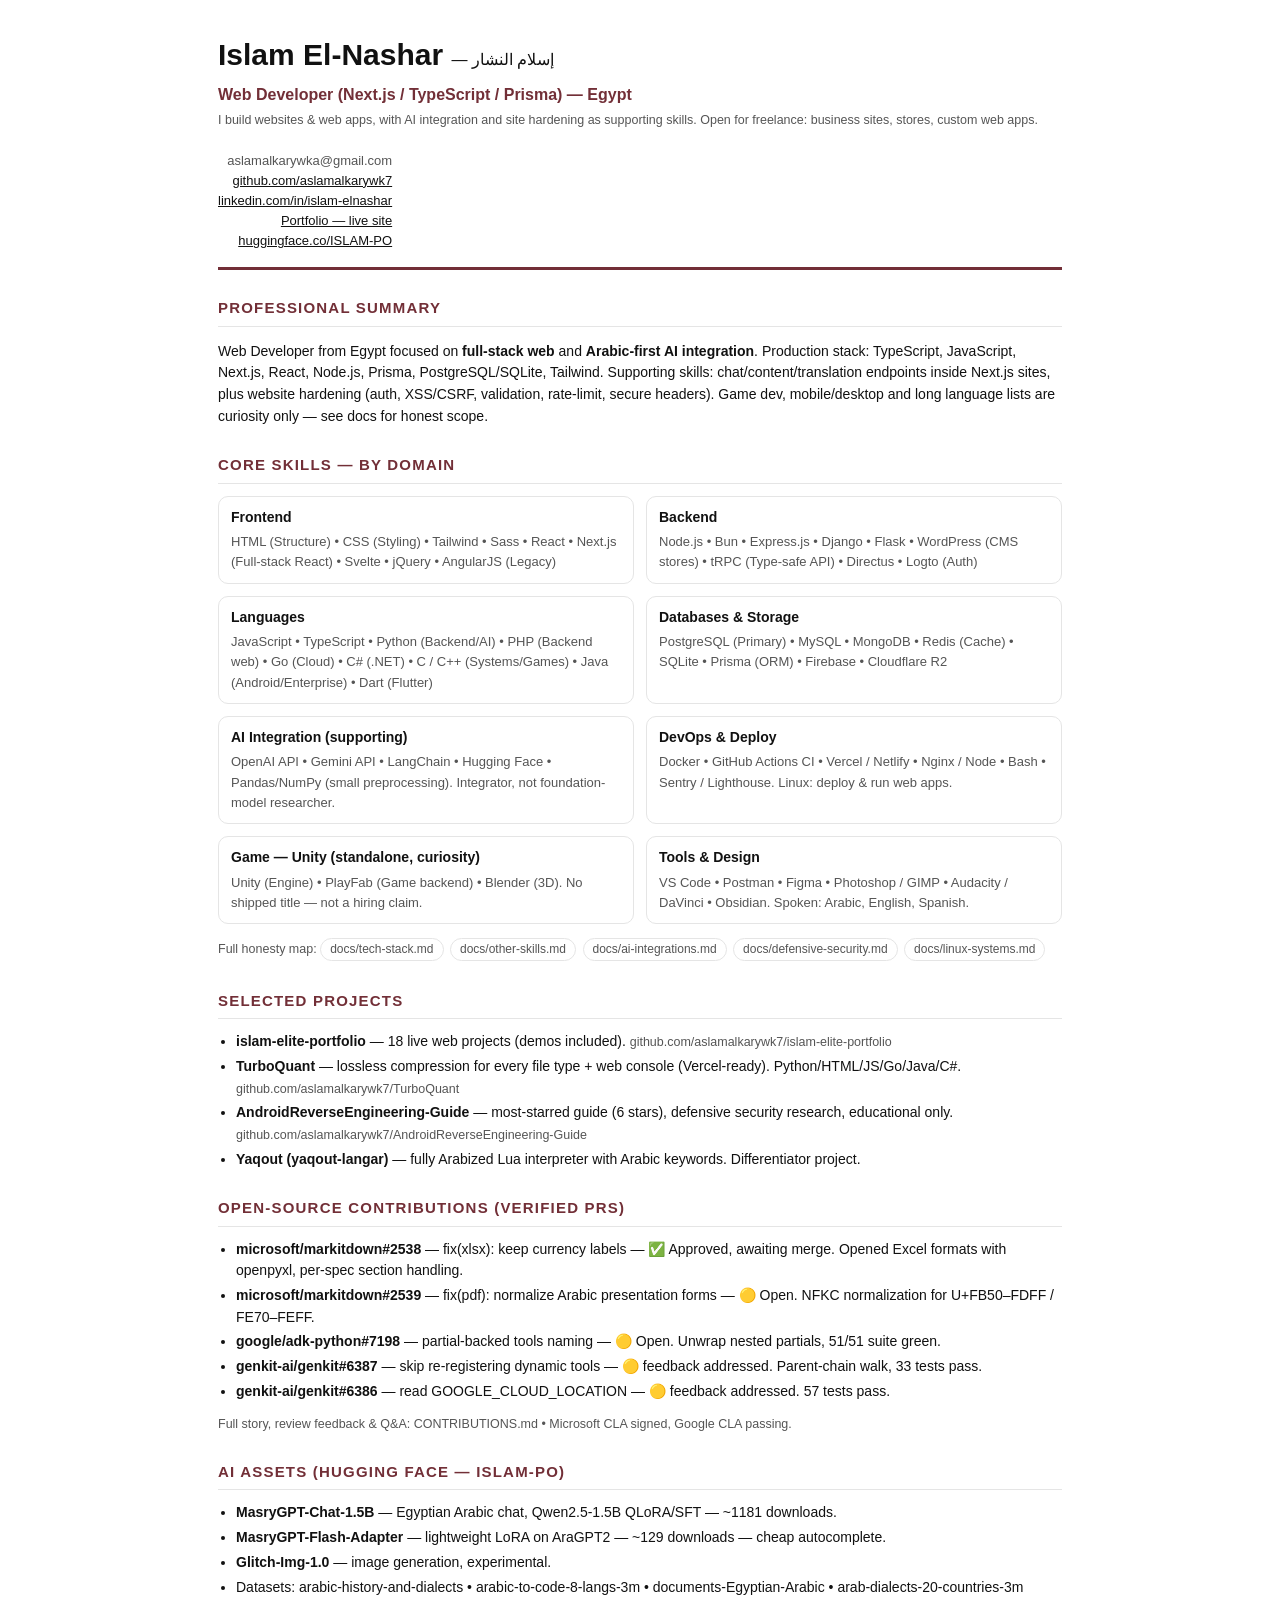
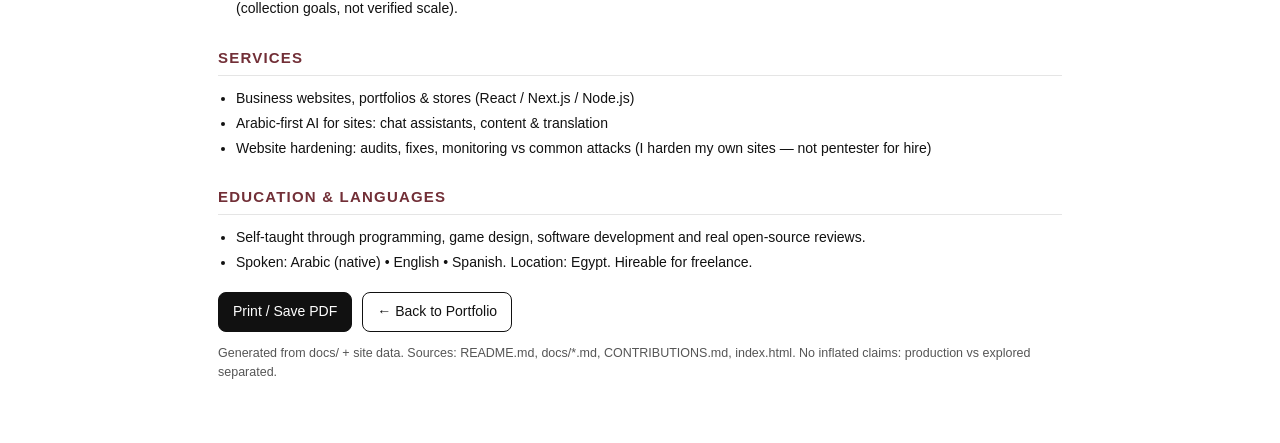
==== cv.html @ 3759e846 "feat(cv): add professional print-friendly cv.html from docs+site data, enable View CV" ====
<!doctype html>
<html lang="en" dir="ltr">
<head>
<meta charset="UTF-8" />
<meta name="viewport" content="width=device-width, initial-scale=1.0" />
<title>Islam El-Nashar — CV — Web Developer (Next.js/TS/Prisma)</title>
<meta name="description" content="CV of Islam El-Nashar, Web Developer from Egypt. Built from docs/ and site data." />
<style>
:root{--ink:#111;--muted:#555;--line:#e5e5e5;--accent:#722f37;--bg:#fff}
*{box-sizing:border-box}
body{font-family:Inter,Segoe UI,Arial,sans-serif;background:var(--bg);color:var(--ink);margin:0;line-height:1.55}
.page{max-width:900px;margin:0 auto;padding:32px 28px 48px}
header{display:flex;justify-content:space-between;gap:20px;border-bottom:3px solid var(--accent);padding-bottom:16px;flex-wrap:wrap}
h1{margin:0;font-size:30px}
.role{margin:4px 0;color:var(--accent);font-weight:700}
.contact{font-size:13px;color:var(--muted);text-align:right}
.contact a{color:var(--ink)}
h2{font-size:15px;text-transform:uppercase;letter-spacing:.08em;color:var(--accent);border-bottom:1px solid var(--line);padding-bottom:6px;margin:26px 0 12px}
.grid2{display:grid;grid-template-columns:1fr 1fr;gap:12px}
.card{border:1px solid var(--line);border-radius:10px;padding:10px 12px}
.card h3{margin:0 0 4px;font-size:14px}
.card p{margin:0;font-size:13px;color:var(--muted)}
ul{margin:6px 0;padding-left:18px;font-size:14px}
li{margin:3px 0}
.tag{display:inline-block;border:1px solid var(--line);border-radius:20px;padding:1px 9px;font-size:12px;margin:2px 3px 2px 0}
.small{font-size:12.5px;color:var(--muted)}
.actions{margin-top:18px;display:flex;gap:10px}
.btn{border:1px solid var(--ink);border-radius:8px;padding:8px 14px;text-decoration:none;color:var(--ink);font-size:14px}
.btn.primary{background:var(--ink);color:#fff}
@media print{.actions{display:none}.page{padding:0}}
@media(max-width:700px){.grid2{grid-template-columns:1fr}.contact{text-align:left}}
</style>
</head>
<body>
<div class="page">
<header>
<div>
<h1>Islam El-Nashar <span style="font-weight:400;font-size:16px">— إسلام النشار</span></h1>
<div class="role">Web Developer (Next.js / TypeScript / Prisma) — Egypt</div>
<div class="small">I build websites &amp; web apps, with AI integration and site hardening as supporting skills. Open for freelance: business sites, stores, custom web apps.</div>
</div>
<div class="contact">
aslamalkarywka@gmail.com<br/>
<a href="https://github.com/aslamalkarywk7">github.com/aslamalkarywk7</a><br/>
<a href="https://www.linkedin.com/in/islam-elnashar/">linkedin.com/in/islam-elnashar</a><br/>
<a href="https://aslamalkarywk7.github.io/aslamalkarywk7/">Portfolio — live site</a><br/>
<a href="https://huggingface.co/ISLAM-PO">huggingface.co/ISLAM-PO</a>
</div>
</header>

<h2>Professional Summary</h2>
<p style="font-size:14px">Web Developer from Egypt focused on <strong>full-stack web</strong> and <strong>Arabic-first AI integration</strong>. Production stack: TypeScript, JavaScript, Next.js, React, Node.js, Prisma, PostgreSQL/SQLite, Tailwind. Supporting skills: chat/content/translation endpoints inside Next.js sites, plus website hardening (auth, XSS/CSRF, validation, rate-limit, secure headers). Game dev, mobile/desktop and long language lists are curiosity only — see docs for honest scope.</p>

<h2>Core Skills — by domain</h2>
<div class="grid2">
<div class="card"><h3>Frontend</h3><p>HTML (Structure) • CSS (Styling) • Tailwind • Sass • React • Next.js (Full-stack React) • Svelte • jQuery • AngularJS (Legacy)</p></div>
<div class="card"><h3>Backend</h3><p>Node.js • Bun • Express.js • Django • Flask • WordPress (CMS stores) • tRPC (Type-safe API) • Directus • Logto (Auth)</p></div>
<div class="card"><h3>Languages</h3><p>JavaScript • TypeScript • Python (Backend/AI) • PHP (Backend web) • Go (Cloud) • C# (.NET) • C / C++ (Systems/Games) • Java (Android/Enterprise) • Dart (Flutter)</p></div>
<div class="card"><h3>Databases &amp; Storage</h3><p>PostgreSQL (Primary) • MySQL • MongoDB • Redis (Cache) • SQLite • Prisma (ORM) • Firebase • Cloudflare R2</p></div>
<div class="card"><h3>AI Integration (supporting)</h3><p>OpenAI API • Gemini API • LangChain • Hugging Face • Pandas/NumPy (small preprocessing). Integrator, not foundation-model researcher.</p></div>
<div class="card"><h3>DevOps &amp; Deploy</h3><p>Docker • GitHub Actions CI • Vercel / Netlify • Nginx / Node • Bash • Sentry / Lighthouse. Linux: deploy &amp; run web apps.</p></div>
<div class="card"><h3>Game — Unity (standalone, curiosity)</h3><p>Unity (Engine) • PlayFab (Game backend) • Blender (3D). No shipped title — not a hiring claim.</p></div>
<div class="card"><h3>Tools &amp; Design</h3><p>VS Code • Postman • Figma • Photoshop / GIMP • Audacity / DaVinci • Obsidian. Spoken: Arabic, English, Spanish.</p></div>
</div>
<p class="small">Full honesty map: <span class="tag">docs/tech-stack.md</span> <span class="tag">docs/other-skills.md</span> <span class="tag">docs/ai-integrations.md</span> <span class="tag">docs/defensive-security.md</span> <span class="tag">docs/linux-systems.md</span></p>

<h2>Selected Projects</h2>
<ul>
<li><strong>islam-elite-portfolio</strong> — 18 live web projects (demos included). <span class="small">github.com/aslamalkarywk7/islam-elite-portfolio</span></li>
<li><strong>TurboQuant</strong> — lossless compression for every file type + web console (Vercel-ready). Python/HTML/JS/Go/Java/C#. <span class="small">github.com/aslamalkarywk7/TurboQuant</span></li>
<li><strong>AndroidReverseEngineering-Guide</strong> — most-starred guide (6 stars), defensive security research, educational only. <span class="small">github.com/aslamalkarywk7/AndroidReverseEngineering-Guide</span></li>
<li><strong>Yaqout (yaqout-langar)</strong> — fully Arabized Lua interpreter with Arabic keywords. Differentiator project.</li>
</ul>

<h2>Open-Source Contributions (verified PRs)</h2>
<ul>
<li><strong>microsoft/markitdown#2538</strong> — fix(xlsx): keep currency labels — ✅ Approved, awaiting merge. Opened Excel formats with openpyxl, per-spec section handling.</li>
<li><strong>microsoft/markitdown#2539</strong> — fix(pdf): normalize Arabic presentation forms — 🟡 Open. NFKC normalization for U+FB50–FDFF / FE70–FEFF.</li>
<li><strong>google/adk-python#7198</strong> — partial-backed tools naming — 🟡 Open. Unwrap nested partials, 51/51 suite green.</li>
<li><strong>genkit-ai/genkit#6387</strong> — skip re-registering dynamic tools — 🟡 feedback addressed. Parent-chain walk, 33 tests pass.</li>
<li><strong>genkit-ai/genkit#6386</strong> — read GOOGLE_CLOUD_LOCATION — 🟡 feedback addressed. 57 tests pass.</li>
</ul>
<p class="small">Full story, review feedback &amp; Q&amp;A: CONTRIBUTIONS.md • Microsoft CLA signed, Google CLA passing.</p>

<h2>AI Assets (Hugging Face — ISLAM-PO)</h2>
<ul>
<li><strong>MasryGPT-Chat-1.5B</strong> — Egyptian Arabic chat, Qwen2.5-1.5B QLoRA/SFT — ~1181 downloads.</li>
<li><strong>MasryGPT-Flash-Adapter</strong> — lightweight LoRA on AraGPT2 — ~129 downloads — cheap autocomplete.</li>
<li><strong>Glitch-Img-1.0</strong> — image generation, experimental.</li>
<li>Datasets: arabic-history-and-dialects • arabic-to-code-8-langs-3m • documents-Egyptian-Arabic • arab-dialects-20-countries-3m (collection goals, not verified scale).</li>
</ul>

<h2>Services</h2>
<ul>
<li>Business websites, portfolios &amp; stores (React / Next.js / Node.js)</li>
<li>Arabic-first AI for sites: chat assistants, content &amp; translation</li>
<li>Website hardening: audits, fixes, monitoring vs common attacks (I harden my own sites — not pentester for hire)</li>
</ul>

<h2>Education &amp; Languages</h2>
<ul>
<li>Self-taught through programming, game design, software development and real open-source reviews.</li>
<li>Spoken: Arabic (native) • English • Spanish. Location: Egypt. Hireable for freelance.</li>
</ul>

<div class="actions">
<a class="btn primary" href="#" onclick="window.print();return false">Print / Save PDF</a>
<a class="btn" href="index.html">← Back to Portfolio</a>
</div>
<p class="small">Generated from docs/ + site data. Sources: README.md, docs/*.md, CONTRIBUTIONS.md, index.html. No inflated claims: production vs explored separated.</p>
</div>
</body>
</html>
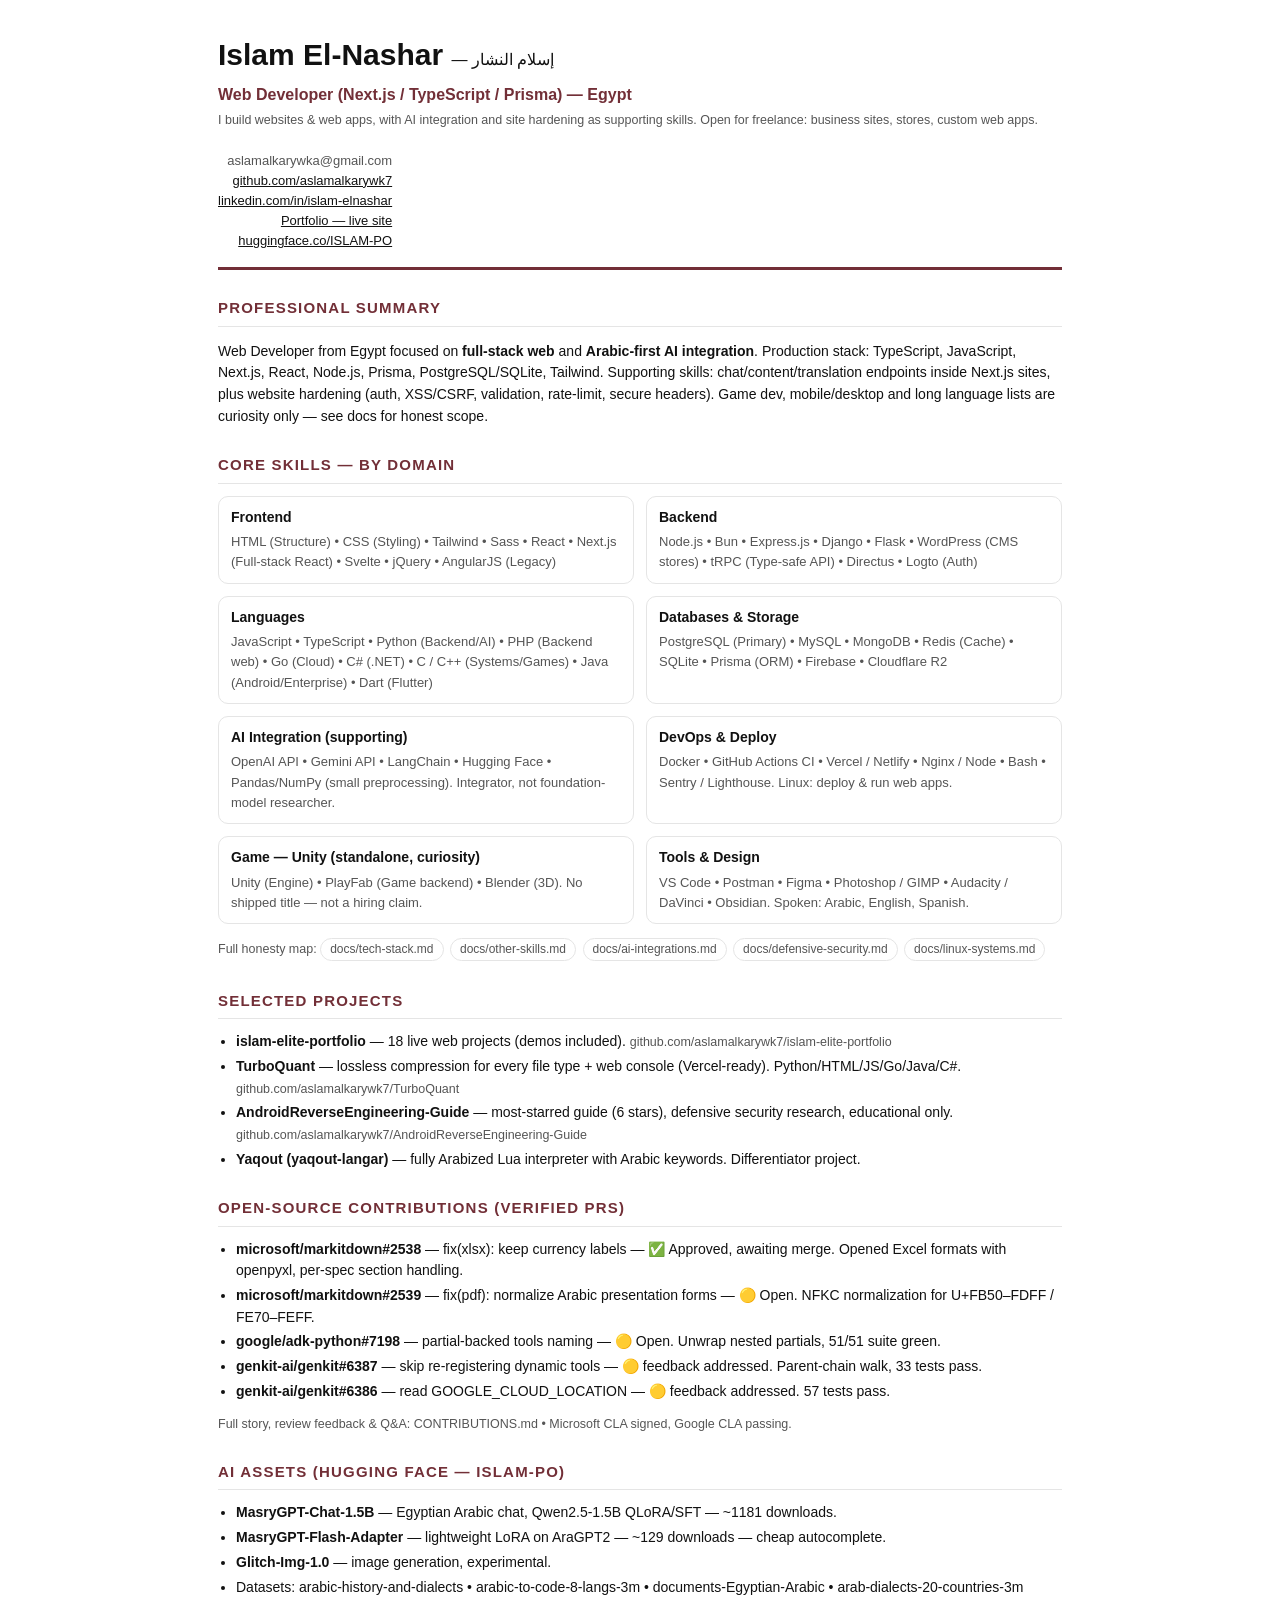
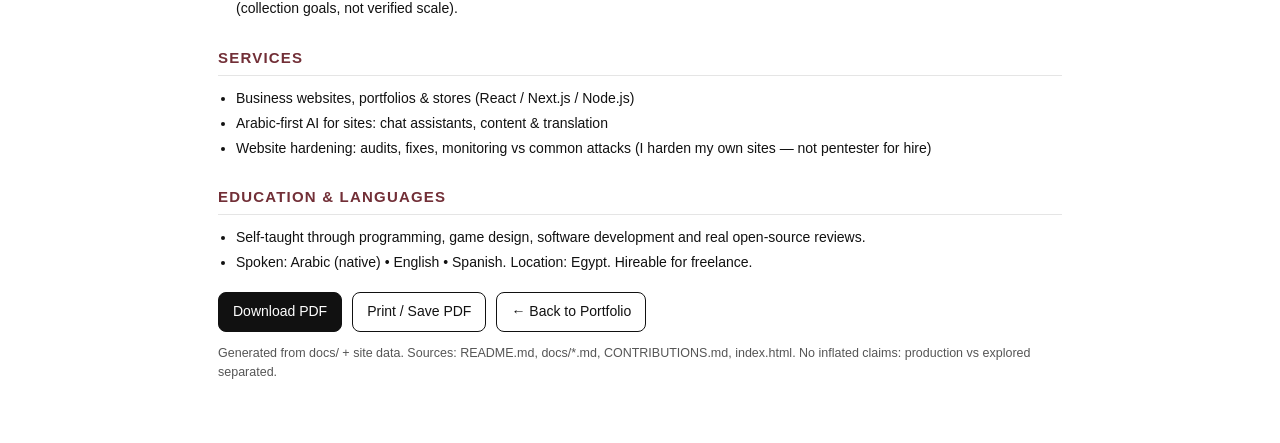
==== commit bd436a87: "feat(cv): add professional PDF version Islam-El-Nashar-CV.pdf + download link" ====
--- a/cv.html
+++ b/cv.html
@@ -104,7 +104,8 @@
 </ul>
 
 <div class="actions">
-<a class="btn primary" href="#" onclick="window.print();return false">Print / Save PDF</a>
+<a class="btn primary" href="Islam-El-Nashar-CV.pdf" download>Download PDF</a>
+<a class="btn" href="#" onclick="window.print();return false">Print / Save PDF</a>
 <a class="btn" href="index.html">← Back to Portfolio</a>
 </div>
 <p class="small">Generated from docs/ + site data. Sources: README.md, docs/*.md, CONTRIBUTIONS.md, index.html. No inflated claims: production vs explored separated.</p>
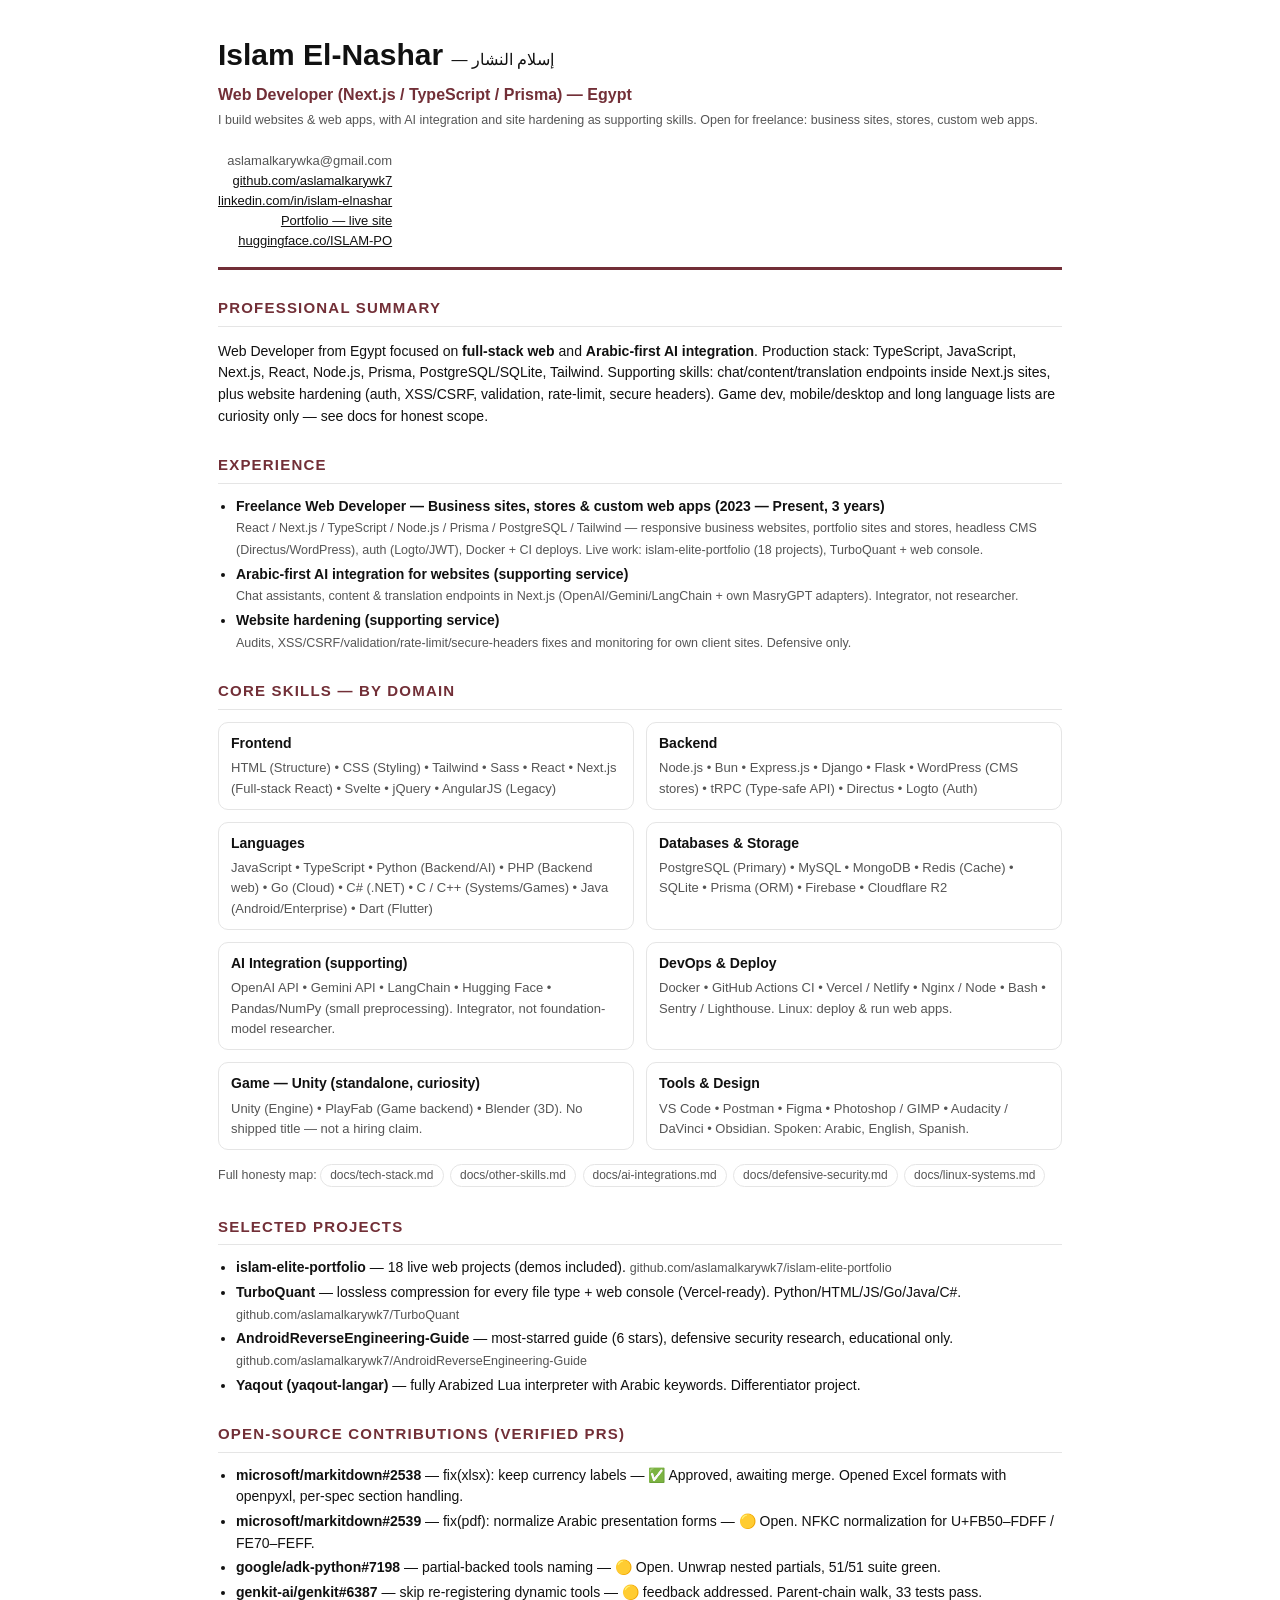
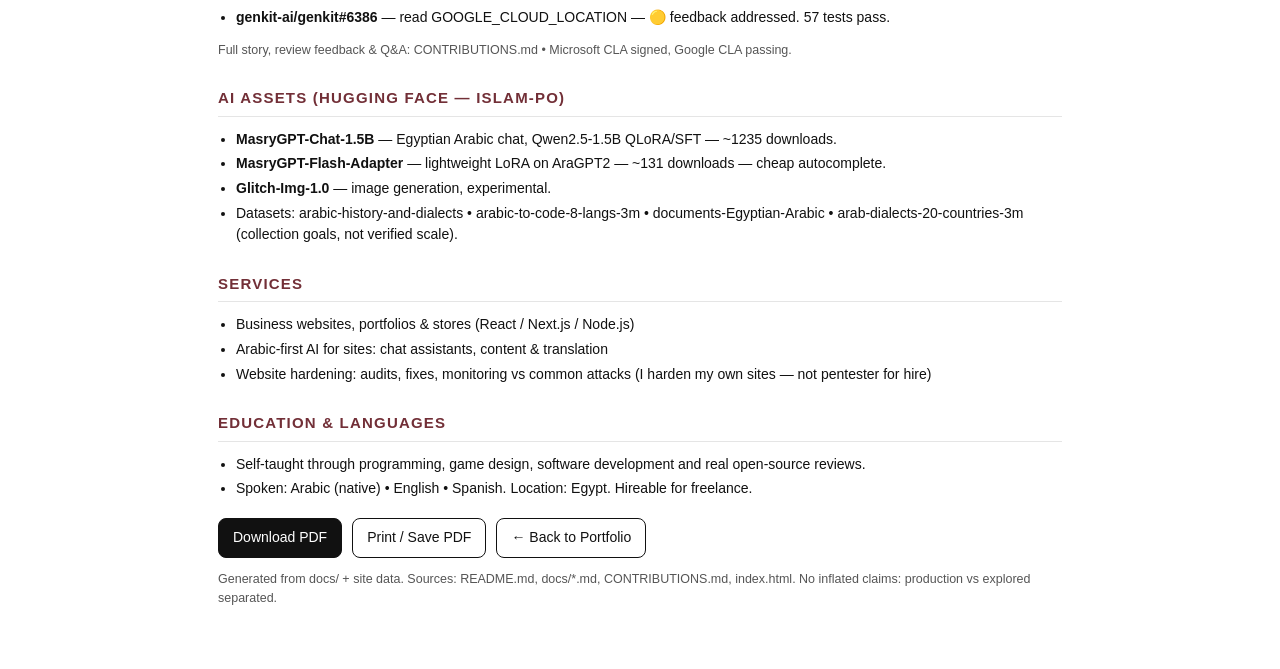
==== commit ff7284dd: "feat(cv): 3y freelance experience + clickable PDF links + live HF stats - Add Experience: Freelance " ====
--- a/cv.html
+++ b/cv.html
@@ -51,6 +51,13 @@
 <h2>Professional Summary</h2>
 <p style="font-size:14px">Web Developer from Egypt focused on <strong>full-stack web</strong> and <strong>Arabic-first AI integration</strong>. Production stack: TypeScript, JavaScript, Next.js, React, Node.js, Prisma, PostgreSQL/SQLite, Tailwind. Supporting skills: chat/content/translation endpoints inside Next.js sites, plus website hardening (auth, XSS/CSRF, validation, rate-limit, secure headers). Game dev, mobile/desktop and long language lists are curiosity only — see docs for honest scope.</p>
 
+<h2>Experience</h2>
+<ul>
+<li><strong>Freelance Web Developer — Business sites, stores &amp; custom web apps (2023 — Present, 3 years)</strong><br/><span class="small">React / Next.js / TypeScript / Node.js / Prisma / PostgreSQL / Tailwind — responsive business websites, portfolio sites and stores, headless CMS (Directus/WordPress), auth (Logto/JWT), Docker + CI deploys. Live work: islam-elite-portfolio (18 projects), TurboQuant + web console.</span></li>
+<li><strong>Arabic-first AI integration for websites (supporting service)</strong><br/><span class="small">Chat assistants, content &amp; translation endpoints in Next.js (OpenAI/Gemini/LangChain + own MasryGPT adapters). Integrator, not researcher.</span></li>
+<li><strong>Website hardening (supporting service)</strong><br/><span class="small">Audits, XSS/CSRF/validation/rate-limit/secure-headers fixes and monitoring for own client sites. Defensive only.</span></li>
+</ul>
+
 <h2>Core Skills — by domain</h2>
 <div class="grid2">
 <div class="card"><h3>Frontend</h3><p>HTML (Structure) • CSS (Styling) • Tailwind • Sass • React • Next.js (Full-stack React) • Svelte • jQuery • AngularJS (Legacy)</p></div>
@@ -84,8 +91,8 @@
 
 <h2>AI Assets (Hugging Face — ISLAM-PO)</h2>
 <ul>
-<li><strong>MasryGPT-Chat-1.5B</strong> — Egyptian Arabic chat, Qwen2.5-1.5B QLoRA/SFT — ~1181 downloads.</li>
-<li><strong>MasryGPT-Flash-Adapter</strong> — lightweight LoRA on AraGPT2 — ~129 downloads — cheap autocomplete.</li>
+<li><strong>MasryGPT-Chat-1.5B</strong> — Egyptian Arabic chat, Qwen2.5-1.5B QLoRA/SFT — ~1235 downloads.</li>
+<li><strong>MasryGPT-Flash-Adapter</strong> — lightweight LoRA on AraGPT2 — ~131 downloads — cheap autocomplete.</li>
 <li><strong>Glitch-Img-1.0</strong> — image generation, experimental.</li>
 <li>Datasets: arabic-history-and-dialects • arabic-to-code-8-langs-3m • documents-Egyptian-Arabic • arab-dialects-20-countries-3m (collection goals, not verified scale).</li>
 </ul>
